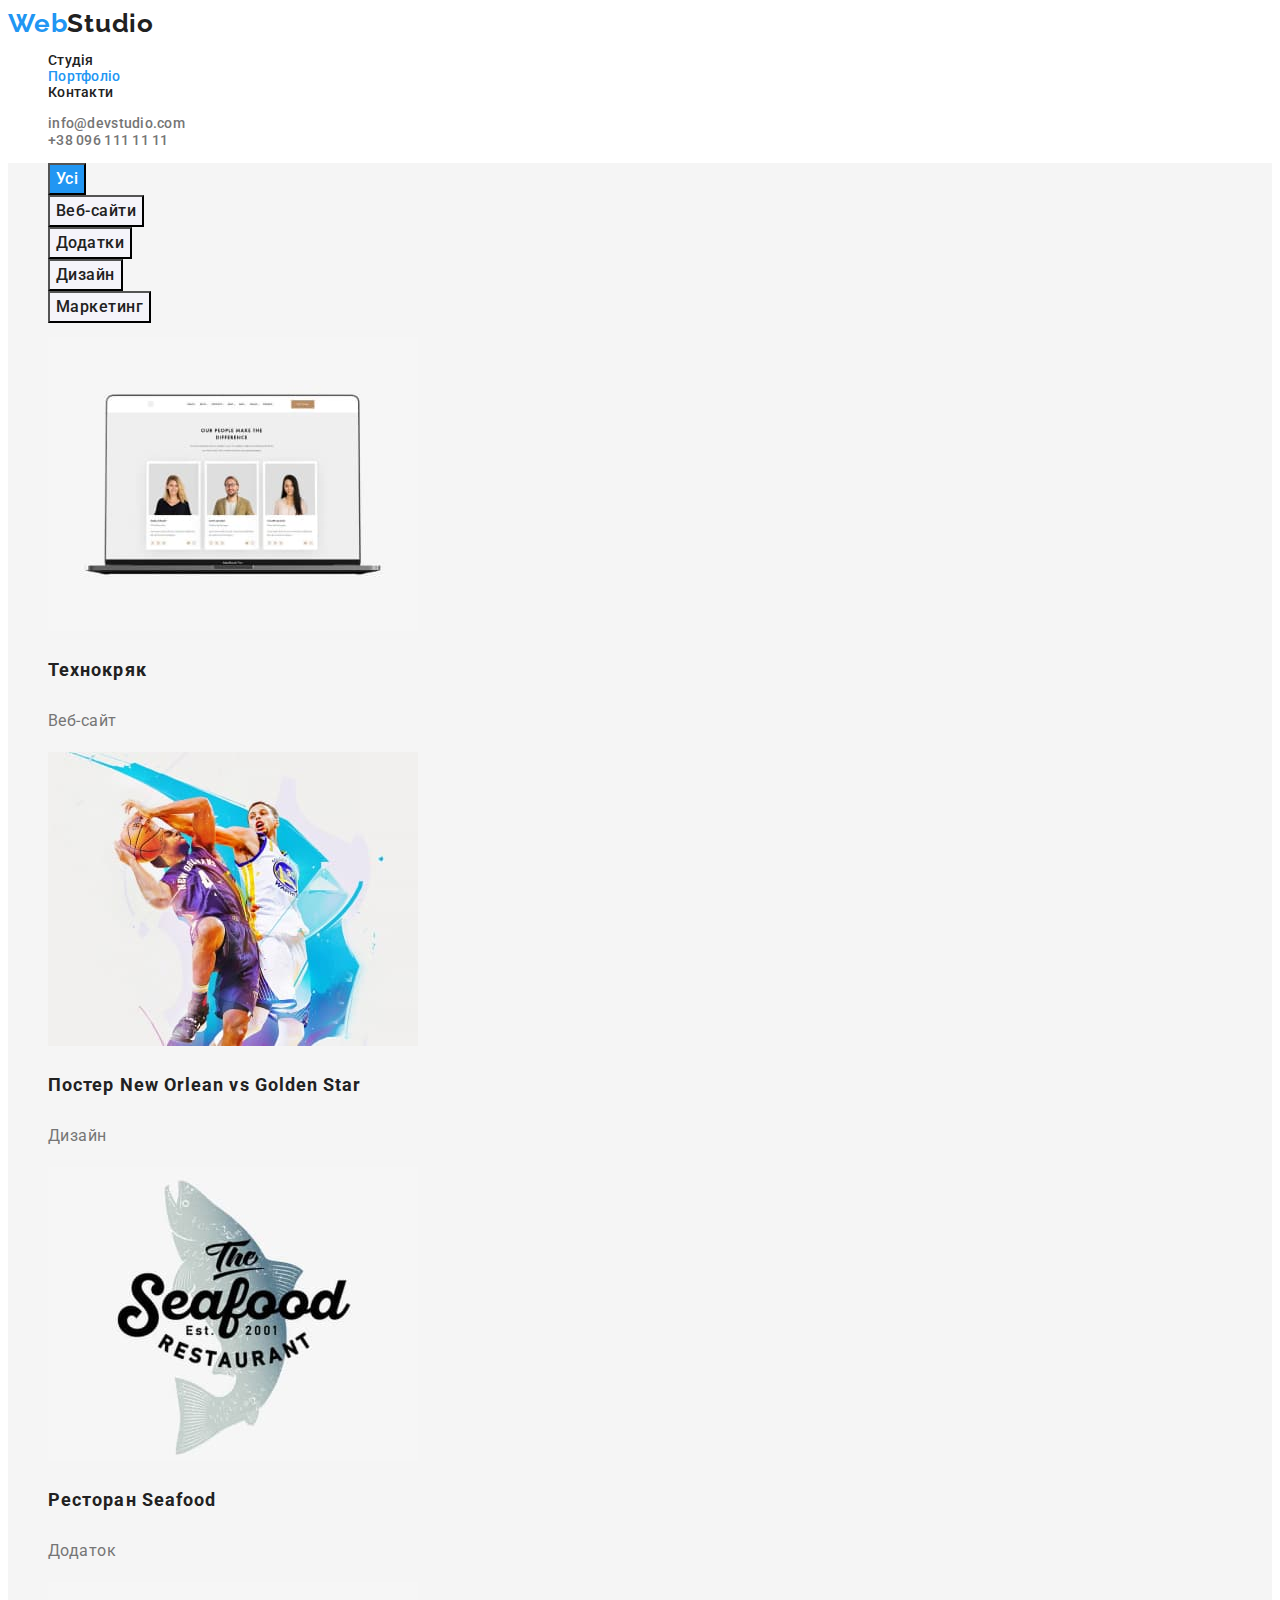
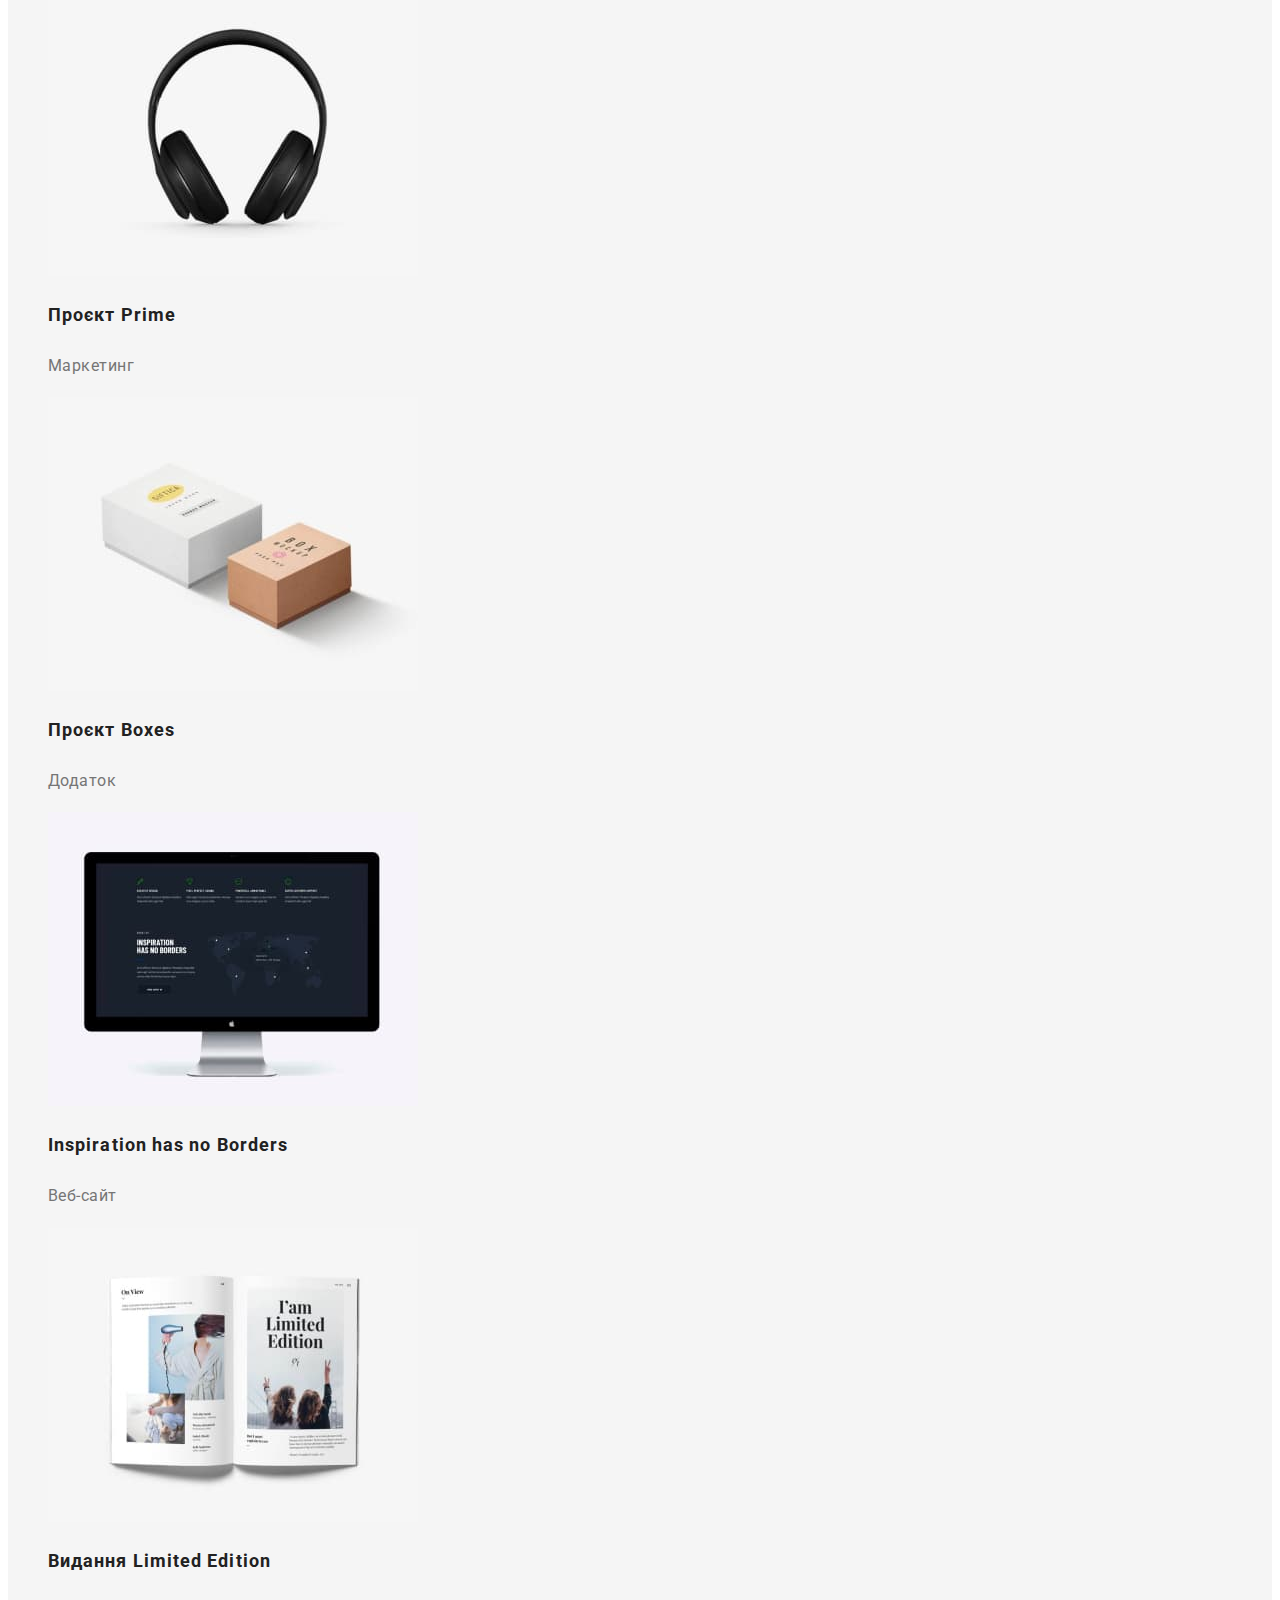
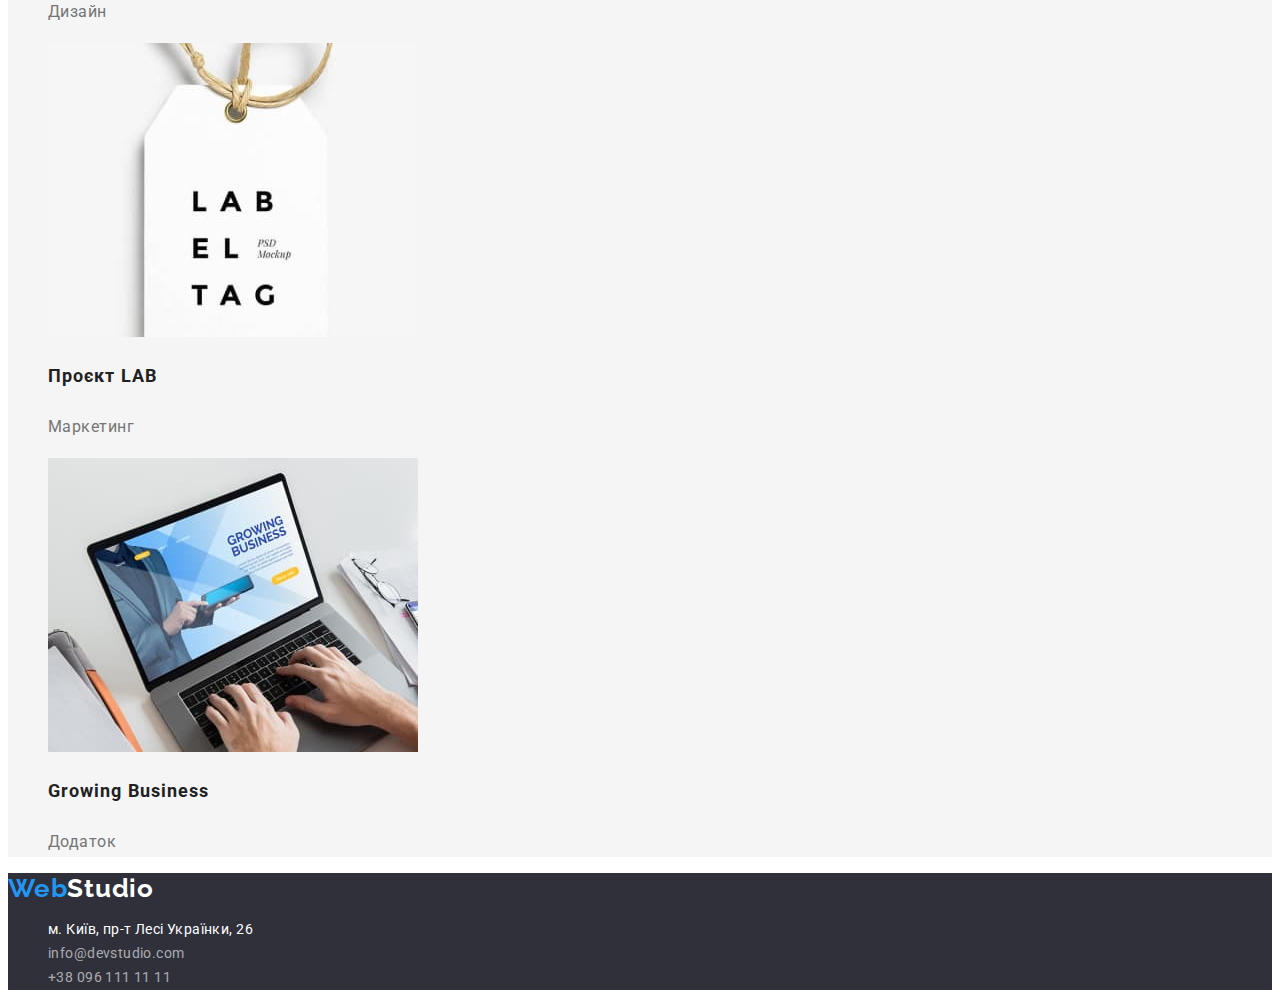
==== portfolio.html @ fa9c37e1 "clone hw2" ====
<!DOCTYPE html>
<html lang="uk">
<head>
    <meta charset="UTF-8">
    <meta name="viewport" content="width=device-width, initial-scale=1.0">
    <title>Document</title>
    <link rel="preconnect" href="https://fonts.googleapis.com">
    <link rel="preconnect" href="https://fonts.gstatic.com" crossorigin>
    <link href="https://fonts.googleapis.com/css2?family=Raleway:wght@700&family=Roboto:wght@400;500;700;900&display=swap"
        rel="stylesheet">
    <link rel="stylesheet" href="./css/style.css">
</head>
<body>
<header class="main-header">
    <nav class="main-nav">
        <a class="logo link" href="./index.html">Web<span class="logo-black">Studio</span></a>
        <ul class="menu list">
            <li class="menu-item"><a class="menu-link link" href="./index.html">Студія</a></li>
            <li class="menu-item"><a class="menu-link link current" href="./portfolio.html">Портфоліо</a></li>
            <li class="menu-item"><a class="menu-link link" href="">Контакти</a></li>
        </ul>
    </nav>
    <ul class="contact list">
        <li class="contact-item"><a class="contact-mail link" href="mailto:info@devstudio.com">info@devstudio.com</a>
        </li>
        <li class="contact-item"><a class="contact-tel link" href="tel:+380961111111">+38 096 111 11 11</a></li>
    </ul>
</header>
    <main>
        <section class="projects">
            <ul class="filter list">
                <li><button class="button current" type="button">Усі</button></li>
                <li><button class="button" type="button">Веб-сайти</button></li>
                <li><button class="button" type="button">Додатки</button></li>
                <li><button class="button" type="button">Дизайн</button></li>
                <li><button class="button" type="button">Маркетинг</button></li>
            </ul>
            <h1 class="h2">Проекти</h1>
            <ul class="projects-list list">
                <li>
                    <img src="./img/технокряк.jpg" alt="технокряк" width="370">
                    <h3 class="project-title">Технокряк</h3>
                    <p class="project-text">Веб-сайт</p>
                </li>
                <li>
                    <img src="./img/постер.jpg" alt="постер" width="370">
                    <h3 class="project-title">Постер New Orlean vs Golden Star</h3>
                    <p class="project-text">Дизайн</p>
                </li>
                <li>
                    <img src="./img/ресторан.jpg" alt="ресторан" width="370">
                    <h3 class="project-title">Ресторан Seafood</h3>
                    <p class="project-text">Додаток</p>
                </li>
                <li>
                    <img src="./img/проект1.jpg" alt="проєкт1" width="370">
                    <h3 class="project-title">Проєкт Prime</h3>
                    <p class="project-text">Маркетинг</p>
                </li>
                <li>
                    <img src="./img/проект2.jpg" alt="проєкт2" width="370">
                    <h3 class="project-title">Проєкт Boxes</h3>
                    <p class="project-text">Додаток</p>
                </li>
                <li>
                    <img src="./img/вебсайт.jpg" alt="веб-сайт" width="370">
                    <h3 class="project-title">Inspiration has no Borders</h3>
                    <p class="project-text">Веб-сайт</p>
                </li>
                <li>
                    <img src="./img/видання.jpg" alt="дизайн" width="370">
                    <h3 class="project-title">Видання Limited Edition</h3>
                    <p class="project-text">Дизайн</p>
                </li>
                <li>
                    <img src="./img/проект3.jpg" alt="проєкт3" width="370">
                    <h3 class="project-title">Проєкт LAB</h3>
                    <p class="project-text">Маркетинг</p>
                </li>
                <li>
                    <img src="./img/додаток.jpg" alt="додаток" width="370">
                    <h3 class="project-title">Growing Business</h3>
                    <p class="project-text">Додаток</p>
                </li>
            </ul>
        </section>
    </main>
    <footer class="footer">
        <a class="logo link" href="./index.html">Web<span class="logo-white">Studio</span></a>
        <address class="footer-contact">
            <ul class="contact list">
                <li class="contact-item"><a class="contact-adress link" href="">м. Київ, пр-т Лесі Українки, 26</a>
                </li>
                <li class="contact-item"><a class="contact-mail-footer link"
                        href="mailto:info@devstudio.com">info@devstudio.com</a>
                </li>
                <li class="contact-item"><a class="contact-tel-footer link" href="tel:+380961111111">+38 096 111 11 11</a>
                </li>
            </ul>
        </address>
    </footer>
</body>
</html>
---- css/style.css ----
:root {
    --primary-text-color: #757575;
    --secondary-text-color: #212121;
    --background-color: #F5F5F5;
    --accent-color: #2196F3;

}

.link { 
    text-decoration: none;
 }

 .list {
    list-style: none;
}

.img {
    display: block;
}

.h2{
    display: none;
}

/* основной текст #757575*/
/* вторичный цвет текста #212121*/
/* цвет фона #F5F5F5*/
/* акцент #2196F3*/

.main-header {
    background-color: #FFFFFF;
}

.work {
    background-color: #FFFFFF;
}

.team {
    background-color: #F5F4FA;
}

body {
font-family: 'Roboto', sans-serif;
color: var(--primary-text-color);
font-size: 14px;
}

.logo {
    font-family: 'Raleway';
    font-weight: 700;
        font-size: 26px;
        line-height: 1.19;
        /* identical to box height */
    
        letter-spacing: 0.03em;
    color: var(--accent-color);
}

.logo-black {
    color: var(--secondary-text-color);
}

.logo-white {
    color: #FFFFFF;
}



.menu-item {
        font-weight: 500;
        font-size: 14px;
        line-height: 1.14;
        letter-spacing: 0.02em;
    
        color:var(--secondary-text-color);
}




.menu .current {
        color: var(--accent-color);
        
    }

.menu-link:hover,
.menu-link:focus {
color: var(--accent-color);
}



.menu-link {
    color: var(--secondary-text-color);
}

.contact-mail {
    color: var(--primary-text-color);
    font-weight: 500;
        font-size: 14px;
        line-height: 1.14;
        letter-spacing: 0.02em;
}

.contact-tel {
    color: var(--primary-text-color);
        font-weight: 500;
        font-size: 14px;
        line-height: 1.14;
        letter-spacing: 0.02em;
}

.contact-adress {
    font-weight: 400;
        font-size: 14px;
        line-height: 1.71;
        /* or 171% */
    
        letter-spacing: 0.03em;
    
        color: #FFFFFF;
}

.contact-mail:hover,
.contact-mail:focus {
    color: var(--accent-color);
}

.contact-tel:hover,
.contact-tel:focus {
    color:var(--accent-color);
}

.contact-mail-footer:hover,
.contact-mail-footer:focus {
    color: var(--accent-color);
}

.contact-tel-footer:hover,
.contact-tel-footer:focus {
    color: var(--accent-color);
}

.contact-adress:hover,
.contact-adress:focus{
    color:var(--accent-color);
}

.hero {
    background-color: #2F303A;
}

.footer {
    background-color: #2F303A;
}

.hero-title {
   
        font-weight: 900;
        font-size: 44px;
        line-height: 1.36;
        color: #FFFFFF;
        text-align: center;
            letter-spacing: 0.06em;
            text-transform: uppercase;
}

.modal-button {
    font-weight: 700;
        font-size: 16px;
        line-height: 1.88;
        color: #FFFFFF;
        background-color: #188CE8;
        cursor: pointer;
}

.section-title {
    color: var(--secondary-text-color);
    
        font-size: 36px;
        line-height: 1.17;
        text-align: center;
        letter-spacing: 0.03em;
}


.work-title {
        font-size: 14px;
        line-height: 1.14;
        letter-spacing: 0.03em;
        text-transform: uppercase;
        color: var(--secondary-text-color);
}

.benefits-text {
    font-weight: 400;
        line-height: 1.71;
        /* or 171% */
    
        letter-spacing: 0.03em;
}

.personal-title {
    font-weight: 500;
        font-size: 16px;
        line-height: 1.19;
        /* identical to box height */
        letter-spacing: 0.03em;
        color: var(--secondary-text-color)
}

.personal-text {
    font-weight: 400;
        font-size: 16px;
        line-height: 1.19;
        /* identical to box height */
        letter-spacing: 0.03em;
        
}

.contact-mail-footer {
    font-weight: 400;
        font-size: 14px;
        line-height: 1.71;
        /* or 171% */
    
        letter-spacing: 0.03em;
    
        color: rgba(255, 255, 255, 0.6);
}

.contact-tel-footer {
    font-weight: 400;
    font-size: 14px;
    line-height: 1.71;
    /* or 171% */

    letter-spacing: 0.03em;

    color: rgba(255, 255, 255, 0.6);
}

.footer-contact {
    font-style: normal;
}

.projects {
    background-color: #F5F5F5;
}




.button {
   font-family: inherit;
    font-weight: 500;
    font-size: 16px;
    line-height: 1.63;
    /* identical to box height, or 162% */
    text-align: center;
    letter-spacing: 0.03em;
    cursor: pointer;
    color: var(--secondary-text-color);
    background-color: #F5F4FA;
}

.filter .current {
    color: #FFFFFF;
    background-color: var(--accent-color);
}

.button:hover,
.button:focus {
    color: #FFFFFF;
    background-color: var(--accent-color);
}

.project-title {

    font-size: 18px;
    line-height: 2;
    /* identical to box height, or 200% */

    letter-spacing: 0.06em;
    color: var(--secondary-text-color);
}
.project-text {
    
    font-size: 16px;
    line-height: 1.88;
    /* identical to box height, or 188% */
    
    letter-spacing: 0.03em;
}
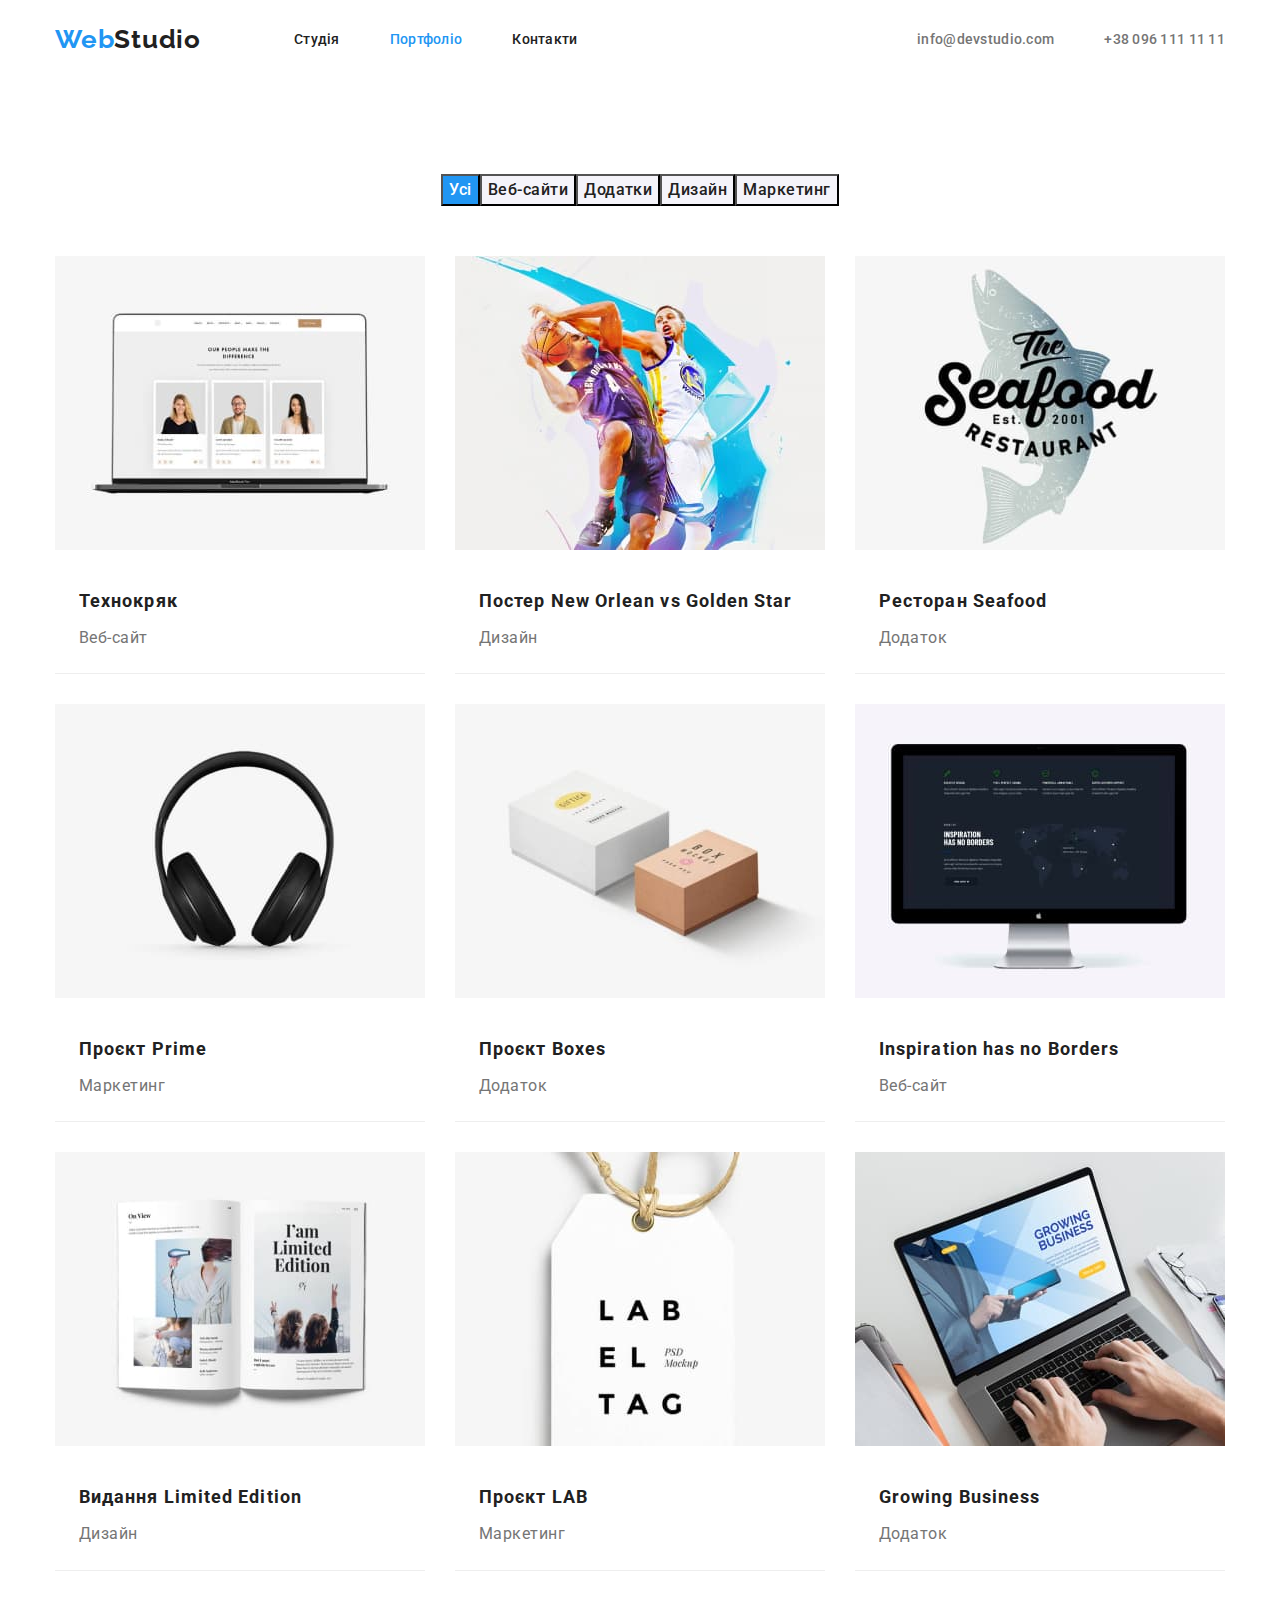
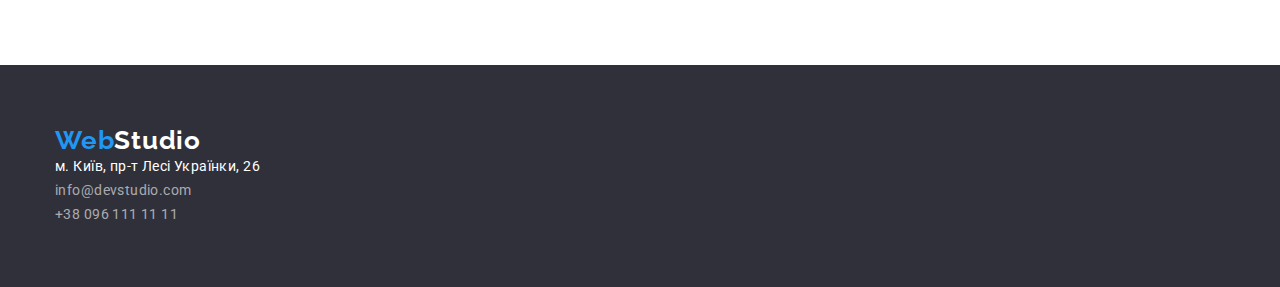
==== commit 821bc81c: "позиціонує елементи" ====
--- a/portfolio.html
+++ b/portfolio.html
@@ -8,10 +8,12 @@
     <link rel="preconnect" href="https://fonts.gstatic.com" crossorigin>
     <link href="https://fonts.googleapis.com/css2?family=Raleway:wght@700&family=Roboto:wght@400;500;700;900&display=swap"
         rel="stylesheet">
+    <link rel="stylesheet" href="https://cdn.jsdelivr.net/npm/modern-normalize@1.1.0/modern-normalize.min.css">
     <link rel="stylesheet" href="./css/style.css">
 </head>
 <body>
 <header class="main-header">
+    <div class="content-header-portfolio conteiner">
     <nav class="main-nav">
         <a class="logo link" href="./index.html">Web<span class="logo-black">Studio</span></a>
         <ul class="menu list">
@@ -25,9 +27,11 @@
         </li>
         <li class="contact-item"><a class="contact-tel link" href="tel:+380961111111">+38 096 111 11 11</a></li>
     </ul>
+</div>
 </header>
     <main>
         <section class="projects">
+            <div class="projects-content conteiner">
             <ul class="filter list">
                 <li><button class="button current" type="button">Усі</button></li>
                 <li><button class="button" type="button">Веб-сайти</button></li>
@@ -36,68 +40,72 @@
                 <li><button class="button" type="button">Маркетинг</button></li>
             </ul>
             <h1 class="h2">Проекти</h1>
-            <ul class="projects-list list">
-                <li>
-                    <img src="./img/технокряк.jpg" alt="технокряк" width="370">
+            <ul class="projects-list card-set list">
+                <li class="project-item">
+                    <img class="projet-img" src="./img/технокряк.jpg" alt="технокряк" width="370">
                     <h3 class="project-title">Технокряк</h3>
                     <p class="project-text">Веб-сайт</p>
                 </li>
-                <li>
-                    <img src="./img/постер.jpg" alt="постер" width="370">
+                <li class="project-item">
+                    <img class="projet-img" src="./img/постер.jpg" alt="постер" width="370">
                     <h3 class="project-title">Постер New Orlean vs Golden Star</h3>
                     <p class="project-text">Дизайн</p>
                 </li>
-                <li>
-                    <img src="./img/ресторан.jpg" alt="ресторан" width="370">
+                <li class="project-item">
+                    <img class="projet-img" src="./img/ресторан.jpg" alt="ресторан" width="370">
                     <h3 class="project-title">Ресторан Seafood</h3>
                     <p class="project-text">Додаток</p>
                 </li>
-                <li>
-                    <img src="./img/проект1.jpg" alt="проєкт1" width="370">
+                <li class="project-item">
+                    <img class="projet-img" src="./img/проект1.jpg" alt="проєкт1" width="370">
                     <h3 class="project-title">Проєкт Prime</h3>
                     <p class="project-text">Маркетинг</p>
                 </li>
-                <li>
-                    <img src="./img/проект2.jpg" alt="проєкт2" width="370">
+                <li class="project-item">
+                    <img class="projet-img" src="./img/проект2.jpg" alt="проєкт2" width="370">
                     <h3 class="project-title">Проєкт Boxes</h3>
                     <p class="project-text">Додаток</p>
                 </li>
-                <li>
-                    <img src="./img/вебсайт.jpg" alt="веб-сайт" width="370">
+                <li class="project-item">
+                    <img class="projet-img" src="./img/вебсайт.jpg" alt="веб-сайт" width="370">
                     <h3 class="project-title">Inspiration has no Borders</h3>
                     <p class="project-text">Веб-сайт</p>
                 </li>
-                <li>
-                    <img src="./img/видання.jpg" alt="дизайн" width="370">
+                <li class="project-item">
+                    <img class="projet-img" src="./img/видання.jpg" alt="дизайн" width="370">
                     <h3 class="project-title">Видання Limited Edition</h3>
                     <p class="project-text">Дизайн</p>
                 </li>
-                <li>
-                    <img src="./img/проект3.jpg" alt="проєкт3" width="370">
+                <li class="project-item">
+                    <img class="projet-img" src="./img/проект3.jpg" alt="проєкт3" width="370">
                     <h3 class="project-title">Проєкт LAB</h3>
                     <p class="project-text">Маркетинг</p>
                 </li>
-                <li>
-                    <img src="./img/додаток.jpg" alt="додаток" width="370">
+                <li class="project-item">
+                    <img class="projet-img" src="./img/додаток.jpg" alt="додаток" width="370">
                     <h3 class="project-title">Growing Business</h3>
                     <p class="project-text">Додаток</p>
                 </li>
             </ul>
+        </div>
         </section>
     </main>
     <footer class="footer">
-        <a class="logo link" href="./index.html">Web<span class="logo-white">Studio</span></a>
-        <address class="footer-contact">
-            <ul class="contact list">
-                <li class="contact-item"><a class="contact-adress link" href="">м. Київ, пр-т Лесі Українки, 26</a>
-                </li>
-                <li class="contact-item"><a class="contact-mail-footer link"
-                        href="mailto:info@devstudio.com">info@devstudio.com</a>
-                </li>
-                <li class="contact-item"><a class="contact-tel-footer link" href="tel:+380961111111">+38 096 111 11 11</a>
-                </li>
-            </ul>
-        </address>
+        <div class="content-footer conteiner">
+            <a class="logo-footer link" href="./index.html">Web<span class="logo-white">Studio</span></a>
+            <address class="footer-contact">
+                <ul class="contact-footer list">
+                    <li class="contact-item"><a class="contact-adress link" href="">м. Київ, пр-т Лесі Українки, 26</a>
+                    </li>
+                    <li class="contact-item"><a class="contact-mail-footer link"
+                            href="mailto:info@devstudio.com">info@devstudio.com</a>
+                    </li>
+                    <li class="contact-item"><a class="contact-tel-footer link" href="tel:+380961111111">+38 096 111 11
+                            11</a>
+                    </li>
+                </ul>
+            </address>
+        </div>
     </footer>
 </body>
 </html>--- a/css/style.css
+++ b/css/style.css
@@ -22,11 +22,40 @@
     display: none;
 }
 
+
+
+h1,
+h2,
+h3,
+h4,
+p {
+    margin-top: 0;
+    margin-bottom: 0;
+}
+
+ul,
+ol {
+    margin-top: 0;
+    margin-bottom: 0;
+    padding-left: 0;
+}
+
+.conteiner {
+    margin-right: auto;
+    margin-left: auto;
+    width: 1200px;
+    padding-right: 15px;
+    padding-left: 15px;
+}
+
+
 /* основной текст #757575*/
 /* вторичный цвет текста #212121*/
 /* цвет фона #F5F5F5*/
 /* акцент #2196F3*/
 
+/*header*/
+
 .main-header {
     background-color: #FFFFFF;
 }
@@ -48,12 +77,13 @@
 .logo {
     font-family: 'Raleway';
     font-weight: 700;
-        font-size: 26px;
-        line-height: 1.19;
-        /* identical to box height */
-    
-        letter-spacing: 0.03em;
-    color: var(--accent-color);
+    font-size: 26px;
+    line-height: 1.19;
+    letter-spacing: 0.03em;
+    color: var(--accent-color);
+    margin-right: 93px;
+    padding-top: 24px;
+    padding-bottom: 25px;
 }
 
 .logo-black {
@@ -67,22 +97,43 @@
 
 
 .menu-item {
-        font-weight: 500;
-        font-size: 14px;
-        line-height: 1.14;
-        letter-spacing: 0.02em;
-    
-        color:var(--secondary-text-color);
-}
-
-
+    font-weight: 500;
+    font-size: 14px;
+    line-height: 1.14;
+    letter-spacing: 0.02em;
+    color:var(--secondary-text-color);
+}
+
+.content-header {
+    display: flex;
+    align-items: center;
+    border-bottom: 1px solid #ECECEC;;
+}
+
+.main-nav {
+    display: flex;
+    align-items: center;
+}
+
+.menu {
+    display: flex;
+    align-items: center;
+    column-gap: 50px;
+
+}
+
+.contact {
+    display: flex;
+    align-items: center;
+    column-gap: 50px;
+    margin-left: auto;
+}
 
 
 .menu .current {
-        color: var(--accent-color);
+    color: var(--accent-color);
+}
         
-    }
-
 .menu-link:hover,
 .menu-link:focus {
 color: var(--accent-color);
@@ -97,29 +148,20 @@
 .contact-mail {
     color: var(--primary-text-color);
     font-weight: 500;
-        font-size: 14px;
-        line-height: 1.14;
-        letter-spacing: 0.02em;
+    font-size: 14px;
+    line-height: 1.14;
+    letter-spacing: 0.02em;
 }
 
 .contact-tel {
     color: var(--primary-text-color);
-        font-weight: 500;
-        font-size: 14px;
-        line-height: 1.14;
-        letter-spacing: 0.02em;
-}
-
-.contact-adress {
-    font-weight: 400;
-        font-size: 14px;
-        line-height: 1.71;
-        /* or 171% */
-    
-        letter-spacing: 0.03em;
-    
-        color: #FFFFFF;
-}
+    font-weight: 500;
+    font-size: 14px;
+    line-height: 1.14;
+    letter-spacing: 0.02em;
+}
+
+
 
 .contact-mail:hover,
 .contact-mail:focus {
@@ -146,106 +188,169 @@
     color:var(--accent-color);
 }
 
+/*    Hero    */
+
 .hero {
     background-color: #2F303A;
-}
-
-.footer {
-    background-color: #2F303A;
-}
+    text-align: center;
+}
+
+
 
 .hero-title {
    
-        font-weight: 900;
-        font-size: 44px;
-        line-height: 1.36;
-        color: #FFFFFF;
-        text-align: center;
-            letter-spacing: 0.06em;
-            text-transform: uppercase;
+    font-weight: 900;
+    font-size: 44px;
+    line-height: 1.36;
+    color: #FFFFFF;
+    text-align: center;
+    letter-spacing: 0.06em;
+    text-transform: uppercase;
+    padding-top: 200px;
+    padding-bottom: 280px;
+    margin-bottom: 30px;
+}
+
+.hero-content {
+    align-items: center;
 }
 
 .modal-button {
+    width: 216px;
+    height: 50px;
     font-weight: 700;
-        font-size: 16px;
-        line-height: 1.88;
-        color: #FFFFFF;
-        background-color: #188CE8;
-        cursor: pointer;
+    font-size: 16px;
+    line-height: 1.88;
+    color: #FFFFFF;
+    background-color: #188CE8;
+    cursor: pointer;
+}
+
+/* work*/
+
+.content-work{
+
+}
+
+.benefits-list {
+    display: flex;
+        align-items: center;
+        column-gap: 30px;
+        padding-top: 94px;
+        padding-bottom: 94px;
 }
 
 .section-title {
     color: var(--secondary-text-color);
-    
-        font-size: 36px;
-        line-height: 1.17;
-        text-align: center;
-        letter-spacing: 0.03em;
+    font-size: 36px;
+    line-height: 1.17;
+    text-align: center;
+    letter-spacing: 0.03em;
 }
 
 
 .work-title {
-        font-size: 14px;
-        line-height: 1.14;
-        letter-spacing: 0.03em;
-        text-transform: uppercase;
-        color: var(--secondary-text-color);
+    font-size: 14px;
+    line-height: 1.14;
+    letter-spacing: 0.03em;
+    text-transform: uppercase;
+    color: var(--secondary-text-color);
 }
 
 .benefits-text {
     font-weight: 400;
-        line-height: 1.71;
-        /* or 171% */
+    line-height: 1.71;
+    letter-spacing: 0.03em;
+}
+
+/*about*/
+
+.img-list {
+    display: flex;
+    column-gap: 30px;
+    margin-bottom: auto;
+    margin-top: 50px;
+}
+
+.about {
+    margin-bottom: 94px;
+}
+
+/* team */
+
+.personal-list {
+    display: flex;
+    column-gap: 30px;
+}
+
+.img-team {
+    margin-bottom: 30px;
+}
+
+
+
+.content-team {
+    padding-top: 94px;
+    padding-bottom: 94px;
+}
+
+.personal-title {
+   font-weight: 500;
+    font-size: 16px;
+    line-height: 1.19;
+    letter-spacing: 0.03em;
+    margin-bottom: 10px;
+    color: var(--secondary-text-color)
     
-        letter-spacing: 0.03em;
-}
-
-.personal-title {
-    font-weight: 500;
-        font-size: 16px;
-        line-height: 1.19;
-        /* identical to box height */
-        letter-spacing: 0.03em;
-        color: var(--secondary-text-color)
 }
 
 .personal-text {
     font-weight: 400;
-        font-size: 16px;
-        line-height: 1.19;
-        /* identical to box height */
-        letter-spacing: 0.03em;
-        
-}
-
-.contact-mail-footer {
-    font-weight: 400;
-        font-size: 14px;
-        line-height: 1.71;
-        /* or 171% */
+    font-size: 16px;
+    line-height: 1.19;
+    letter-spacing: 0.03em;
+    }
+
+/*  Portfolio  */
+
+.content-header-portfolio {
+    display: flex;
+    align-items: center;
+    margin-bottom: 94px;
+}
+
+.projects-content{
+    margin-bottom: 94px;
+   
+}
+
     
-        letter-spacing: 0.03em;
-    
-        color: rgba(255, 255, 255, 0.6);
-}
-
-.contact-tel-footer {
-    font-weight: 400;
-    font-size: 14px;
-    line-height: 1.71;
-    /* or 171% */
-
-    letter-spacing: 0.03em;
-
-    color: rgba(255, 255, 255, 0.6);
-}
-
-.footer-contact {
-    font-style: normal;
-}
-
-.projects {
+
+/*.projects {
     background-color: #F5F5F5;
+}*/
+
+.filter {
+    display: flex;
+   justify-content: center;
+    text-align: center;
+    margin-bottom: 50px;
+}
+
+.card-set {
+    display: flex;
+    flex-wrap: wrap;
+    gap: 30px;
+}
+
+.project-item {
+    flex-basis: calc(100%-60/3);
+    border-bottom: 1px solid #EEEEEE;
+
+}
+
+.projet-img {
+    margin-bottom: 30px;
 }
 
 
@@ -253,15 +358,14 @@
 
 .button {
    font-family: inherit;
-    font-weight: 500;
-    font-size: 16px;
-    line-height: 1.63;
-    /* identical to box height, or 162% */
-    text-align: center;
-    letter-spacing: 0.03em;
-    cursor: pointer;
-    color: var(--secondary-text-color);
-    background-color: #F5F4FA;
+   font-weight: 500;
+   font-size: 16px;
+   line-height: 1.63;
+   text-align: center;
+   letter-spacing: 0.03em;
+   cursor: pointer;
+   color: var(--secondary-text-color);
+   background-color: #F5F4FA;
 }
 
 .filter .current {
@@ -279,16 +383,81 @@
 
     font-size: 18px;
     line-height: 2;
-    /* identical to box height, or 200% */
-
     letter-spacing: 0.06em;
     color: var(--secondary-text-color);
+    margin-bottom: 4px;
+    margin-right: 24px;
+    margin-left: 24px;
 }
 .project-text {
     
     font-size: 16px;
     line-height: 1.88;
-    /* identical to box height, or 188% */
-    
-    letter-spacing: 0.03em;
-}+    letter-spacing: 0.03em;
+    margin-right: 24px;
+    margin-left: 24px;
+    padding-bottom: 20px;
+}
+
+/* footer */
+
+.content-footer {
+    display: block;
+    padding-top: 60px;
+    padding-bottom: 60px;
+    flex-direction: column;
+}
+
+.contact-adress {
+    font-weight: 400;
+    font-size: 14px;
+    line-height: 1.71;
+    letter-spacing: 0.03em;
+    color: #FFFFFF;
+}
+
+.footer-contact {
+    font-style: normal;
+}
+
+.contact-footer {
+    margin-bottom: auto;
+    gap: 9px;
+}
+
+.contact-mail-footer {
+    font-weight: 400;
+    font-size: 14px;
+    line-height: 1.71;
+    letter-spacing: 0.03em;
+    color: rgba(255, 255, 255, 0.6);
+}
+
+.contact-tel-footer {
+    font-weight: 400;
+    font-size: 14px;
+    line-height: 1.71;
+    letter-spacing: 0.03em;
+    color: rgba(255, 255, 255, 0.6);
+}
+
+.logo-footer {
+    font-family: 'Raleway';
+    font-weight: 700;
+    font-size: 26px;
+    line-height: 1.19;
+    letter-spacing: 0.03em;
+    color: var(--accent-color);
+    margin-top: 60px;
+    margin-bottom: 20px;
+
+}
+
+.footer {
+    background-color: #2F303A;
+}
+
+/*.logo-footer {
+    margin-top: 60px;
+    margin-bottom: 20px;
+}*/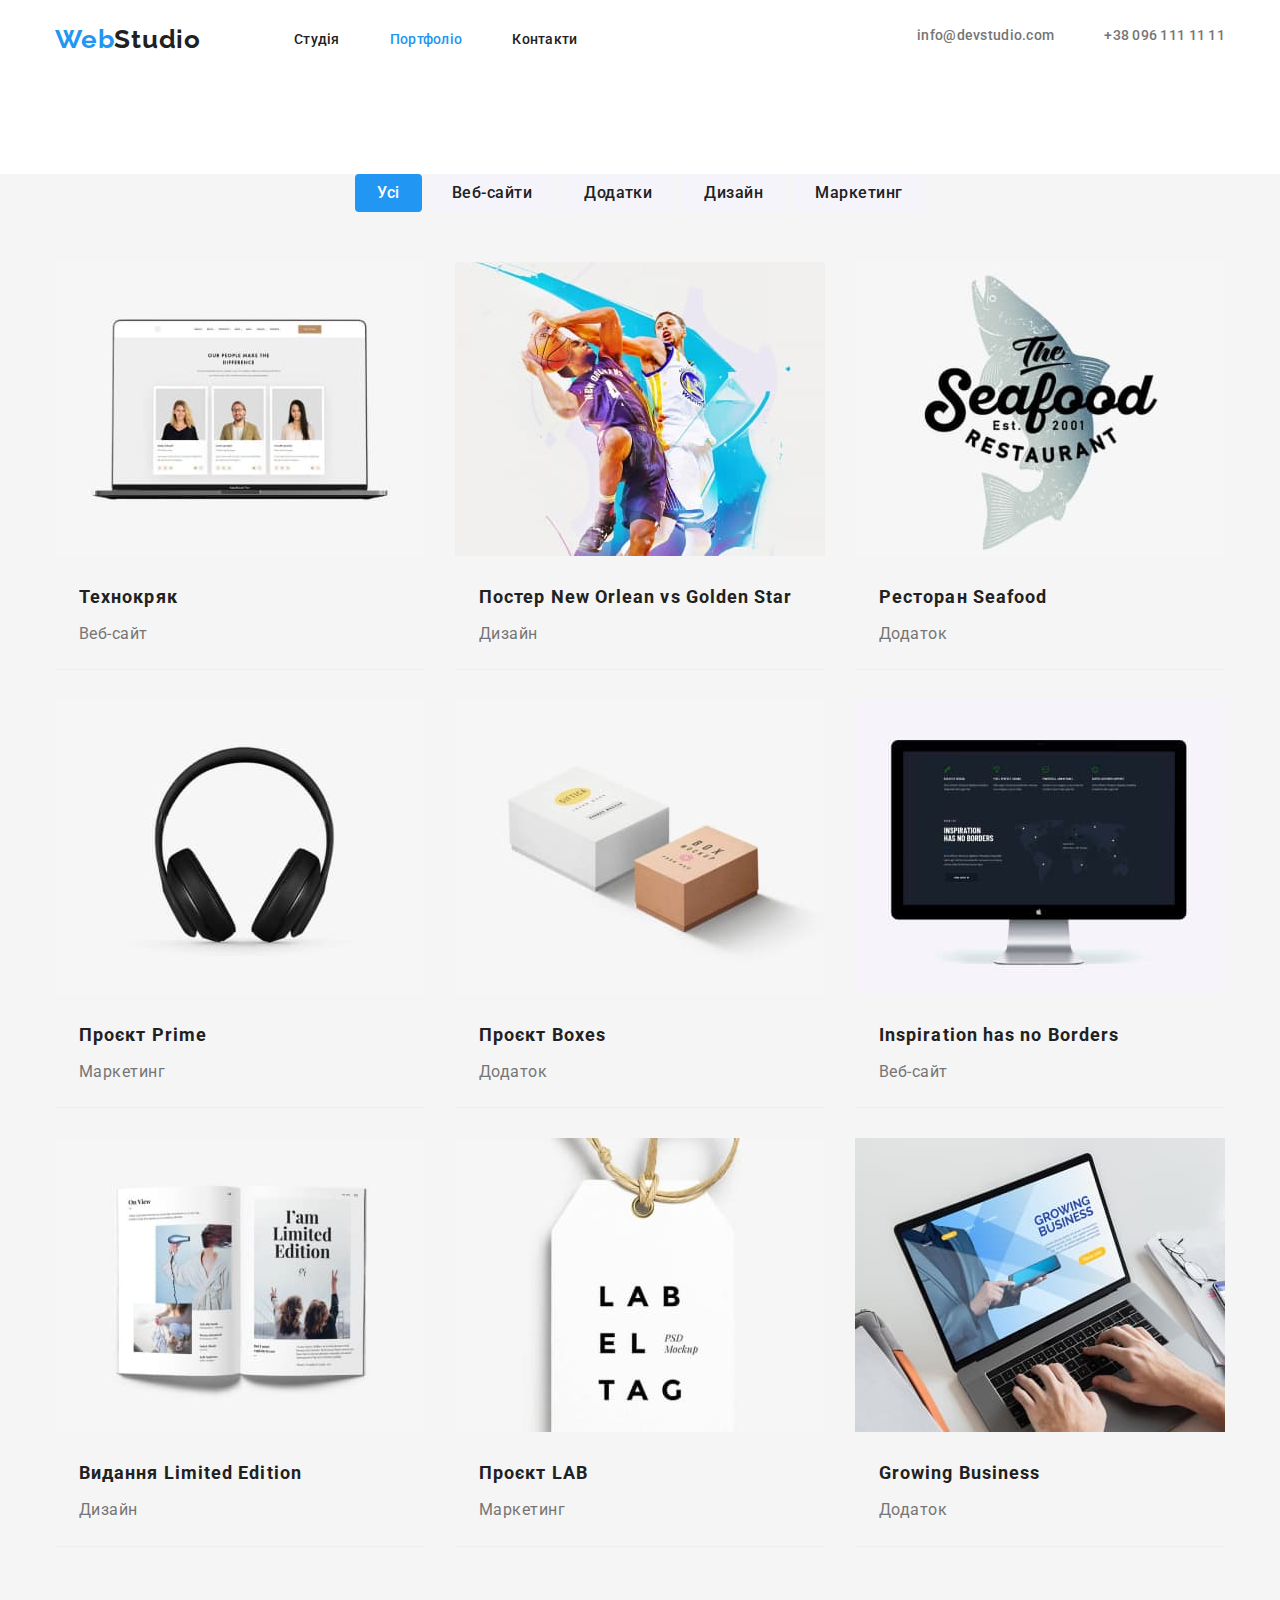
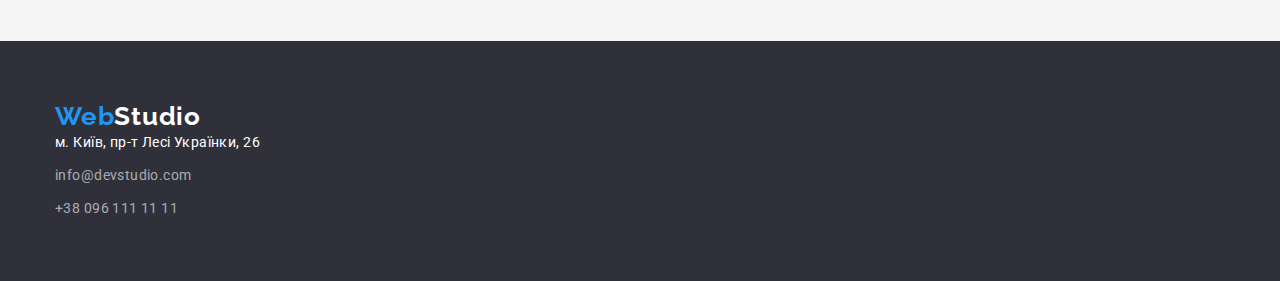
==== commit 3effa173: "виправляє дз3" ====
--- a/portfolio.html
+++ b/portfolio.html
@@ -30,8 +30,8 @@
 </div>
 </header>
     <main>
-        <section class="projects">
-            <div class="projects-content conteiner">
+        <section class="section projects">
+            <div class="conteiner">
             <ul class="filter list">
                 <li><button class="button current" type="button">Усі</button></li>
                 <li><button class="button" type="button">Веб-сайти</button></li>
--- a/css/style.css
+++ b/css/style.css
@@ -46,6 +46,25 @@
     width: 1200px;
     padding-right: 15px;
     padding-left: 15px;
+    
+    
+}
+
+.visually-hidden {
+    position: absolute !important;
+    clip: rect(1px 1px 1px 1px);
+    /* IE6, IE7 */
+    clip: rect(1px, 1px, 1px, 1px);
+    padding: 0 !important;
+    border: 0 !important;
+    height: 1px !important;
+    width: 1px !important;
+    overflow: hidden;
+}
+
+.section {
+    padding-top: 94px;
+    padding-bottom: 94px;
 }
 
 
@@ -124,7 +143,6 @@
 
 .contact {
     display: flex;
-    align-items: center;
     column-gap: 50px;
     margin-left: auto;
 }
@@ -193,12 +211,14 @@
 .hero {
     background-color: #2F303A;
     text-align: center;
+    padding-top: 200px;
+    padding-bottom: 200px;
 }
 
 
 
 .hero-title {
-   
+    width: 696px;
     font-weight: 900;
     font-size: 44px;
     line-height: 1.36;
@@ -206,9 +226,9 @@
     text-align: center;
     letter-spacing: 0.06em;
     text-transform: uppercase;
-    padding-top: 200px;
-    padding-bottom: 280px;
     margin-bottom: 30px;
+    margin-right: auto;
+    margin-left: auto;
 }
 
 .hero-content {
@@ -224,20 +244,16 @@
     color: #FFFFFF;
     background-color: #188CE8;
     cursor: pointer;
+    border: 216px 50px;
+    border-radius: 4px;
 }
 
 /* work*/
 
-.content-work{
-
-}
 
 .benefits-list {
     display: flex;
-        align-items: center;
-        column-gap: 30px;
-        padding-top: 94px;
-        padding-bottom: 94px;
+    column-gap: 30px;
 }
 
 .section-title {
@@ -255,6 +271,12 @@
     letter-spacing: 0.03em;
     text-transform: uppercase;
     color: var(--secondary-text-color);
+    align-items: flex-start;
+}
+
+.work-item {
+    width: 270px;
+   
 }
 
 .benefits-text {
@@ -265,6 +287,10 @@
 
 /*about*/
 
+.about {
+    padding-top: 0px;
+}
+
 .img-list {
     display: flex;
     column-gap: 30px;
@@ -272,9 +298,7 @@
     margin-top: 50px;
 }
 
-.about {
-    margin-bottom: 94px;
-}
+
 
 /* team */
 
@@ -284,14 +308,16 @@
 }
 
 .img-team {
-    margin-bottom: 30px;
-}
-
-
-
-.content-team {
-    padding-top: 94px;
-    padding-bottom: 94px;
+    padding-bottom: 30px;
+}
+
+.team-title {
+    margin-bottom: 50px;
+    color: var(--secondary-text-color);
+        font-size: 36px;
+        line-height: 1.17;
+        text-align: center;
+        letter-spacing: 0.03em;
 }
 
 .personal-title {
@@ -309,6 +335,7 @@
     font-size: 16px;
     line-height: 1.19;
     letter-spacing: 0.03em;
+    padding-bottom: 30px;
     }
 
 /*  Portfolio  */
@@ -319,22 +346,21 @@
     margin-bottom: 94px;
 }
 
-.projects-content{
-    margin-bottom: 94px;
-   
-}
+
 
     
 
-/*.projects {
+.projects {
     background-color: #F5F5F5;
-}*/
+    padding-top: 0px;
+}
 
 .filter {
     display: flex;
    justify-content: center;
     text-align: center;
     margin-bottom: 50px;
+    gap: 8px;
 }
 
 .card-set {
@@ -344,15 +370,10 @@
 }
 
 .project-item {
-    flex-basis: calc(100%-60/3);
+    flex-basis: calc((100% - 60)/ 3 );
     border-bottom: 1px solid #EEEEEE;
 
 }
-
-.projet-img {
-    margin-bottom: 30px;
-}
-
 
 
 
@@ -366,6 +387,9 @@
    cursor: pointer;
    color: var(--secondary-text-color);
    background-color: #F5F4FA;
+   border: none;
+   border-radius: 4px;
+   padding: 6px 22px;
 }
 
 .filter .current {
@@ -385,17 +409,18 @@
     line-height: 2;
     letter-spacing: 0.06em;
     color: var(--secondary-text-color);
+    padding-top: 20px;
+    padding-right: 24px;
+    padding-left: 24px;
     margin-bottom: 4px;
-    margin-right: 24px;
-    margin-left: 24px;
 }
 .project-text {
     
     font-size: 16px;
     line-height: 1.88;
     letter-spacing: 0.03em;
-    margin-right: 24px;
-    margin-left: 24px;
+    padding-right: 24px;
+    padding-left: 24px;
     padding-bottom: 20px;
 }
 
@@ -403,9 +428,14 @@
 
 .content-footer {
     display: block;
+    flex-direction: column;
     padding-top: 60px;
     padding-bottom: 60px;
-    flex-direction: column;
+
+}
+
+.contact-item:not(:last-child) {
+    margin-bottom: 9px;
 }
 
 .contact-adress {
@@ -448,7 +478,6 @@
     line-height: 1.19;
     letter-spacing: 0.03em;
     color: var(--accent-color);
-    margin-top: 60px;
     margin-bottom: 20px;
 
 }
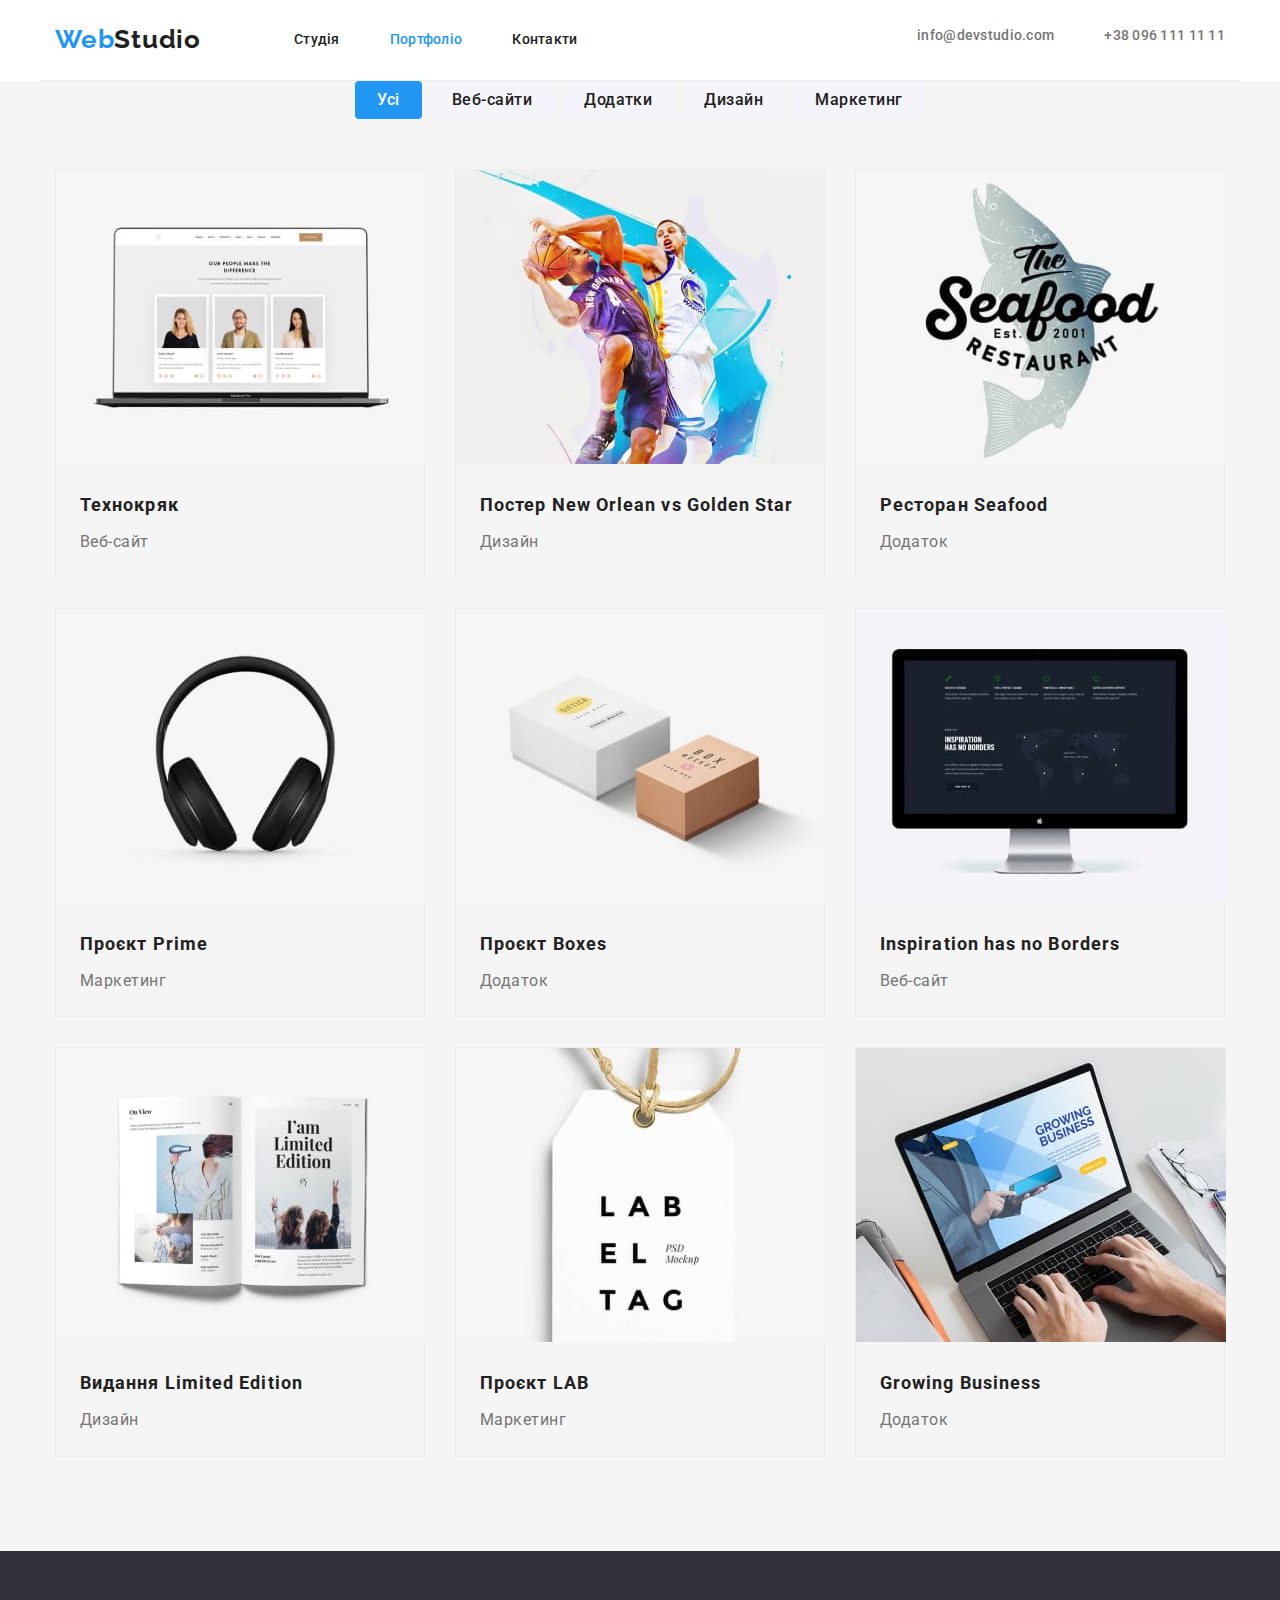
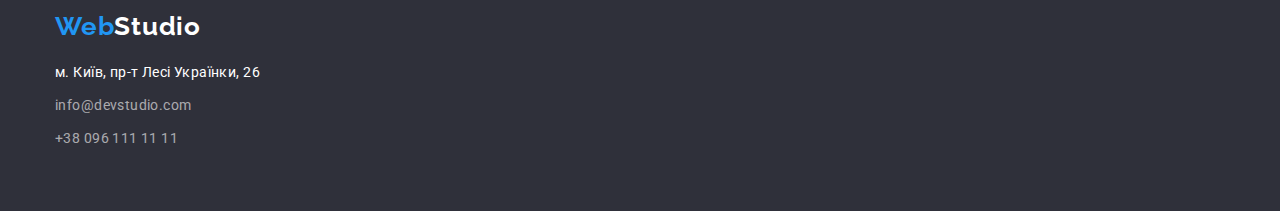
==== commit b8256acc: "виправляє помилки дз3" ====
--- a/portfolio.html
+++ b/portfolio.html
@@ -13,21 +13,21 @@
 </head>
 <body>
 <header class="main-header">
-    <div class="content-header-portfolio conteiner">
-    <nav class="main-nav">
-        <a class="logo link" href="./index.html">Web<span class="logo-black">Studio</span></a>
-        <ul class="menu list">
-            <li class="menu-item"><a class="menu-link link" href="./index.html">Студія</a></li>
-            <li class="menu-item"><a class="menu-link link current" href="./portfolio.html">Портфоліо</a></li>
-            <li class="menu-item"><a class="menu-link link" href="">Контакти</a></li>
+    <div class="content-header conteiner">
+        <nav class="main-nav">
+            <a class="logo link" href="./index.html">Web<span class="logo-black">Studio</span></a>
+            <ul class="menu list">
+                <li class="menu-item"><a class="menu-link link" href="./index.html">Студія</a></li>
+                <li class="menu-item"><a class="menu-link link current" href="./portfolio.html">Портфоліо</a></li>
+                <li class="menu-item"><a class="menu-link link" href="">Контакти</a></li>
+            </ul>
+        </nav>
+        <ul class="contact list">
+            <li class="contact-item"><a class="contact-mail link"
+                    href="mailto:info@devstudio.com">info@devstudio.com</a></li>
+            <li class="contact-item"><a class="contact-tel link" href="tel:+380961111111">+38 096 111 11 11</a></li>
         </ul>
-    </nav>
-    <ul class="contact list">
-        <li class="contact-item"><a class="contact-mail link" href="mailto:info@devstudio.com">info@devstudio.com</a>
-        </li>
-        <li class="contact-item"><a class="contact-tel link" href="tel:+380961111111">+38 096 111 11 11</a></li>
-    </ul>
-</div>
+    </div>
 </header>
     <main>
         <section class="section projects">
@@ -39,7 +39,7 @@
                 <li><button class="button" type="button">Дизайн</button></li>
                 <li><button class="button" type="button">Маркетинг</button></li>
             </ul>
-            <h1 class="h2">Проекти</h1>
+            <h1 class="visually-hidden">Проекти</h1>
             <ul class="projects-list card-set list">
                 <li class="project-item">
                     <img class="projet-img" src="./img/технокряк.jpg" alt="технокряк" width="370">
--- a/css/style.css
+++ b/css/style.css
@@ -51,14 +51,15 @@
 }
 
 .visually-hidden {
-    position: absolute !important;
-    clip: rect(1px 1px 1px 1px);
-    /* IE6, IE7 */
-    clip: rect(1px, 1px, 1px, 1px);
-    padding: 0 !important;
-    border: 0 !important;
-    height: 1px !important;
-    width: 1px !important;
+    position: absolute;
+    width: 1px;
+    height: 1px;
+    margin: -1px;
+    border: 0;
+    padding: 0;
+    white-space: nowrap;
+    clip-path: inset(100%);
+    clip: rect(0 0 0 0);
     overflow: hidden;
 }
 
@@ -231,9 +232,7 @@
     margin-left: auto;
 }
 
-.hero-content {
-    align-items: center;
-}
+
 
 .modal-button {
     width: 216px;
@@ -246,6 +245,7 @@
     cursor: pointer;
     border: 216px 50px;
     border-radius: 4px;
+    border: none;
 }
 
 /* work*/
@@ -272,6 +272,7 @@
     text-transform: uppercase;
     color: var(--secondary-text-color);
     align-items: flex-start;
+    margin-bottom: 10px;
 }
 
 .work-item {
@@ -298,6 +299,12 @@
     margin-top: 50px;
 }
 
+.img-about {
+    display: block;
+    max-width: 100%;
+    height: auto;
+}
+
 
 
 /* team */
@@ -309,6 +316,14 @@
 
 .img-team {
     padding-bottom: 30px;
+}
+
+.team-item {
+    background: #FFFFFF;
+        /* material shadow v1 */
+    
+        box-shadow: 0px 1px 3px rgba(0, 0, 0, 0.12), 0px 1px 1px rgba(0, 0, 0, 0.14), 0px 2px 1px rgba(0, 0, 0, 0.2);
+        border-radius: 0px 0px 4px 4px;
 }
 
 .team-title {
@@ -326,12 +341,14 @@
     line-height: 1.19;
     letter-spacing: 0.03em;
     margin-bottom: 10px;
+    text-align: center;
     color: var(--secondary-text-color)
     
+    
 }
 
 .personal-text {
-    font-weight: 400;
+    text-align: center;
     font-size: 16px;
     line-height: 1.19;
     letter-spacing: 0.03em;
@@ -370,8 +387,8 @@
 }
 
 .project-item {
-    flex-basis: calc((100% - 60)/ 3 );
-    border-bottom: 1px solid #EEEEEE;
+    width: calc((100% - 60px)/ 3 );
+    border: 1px solid #EEEEEE;
 
 }
 
@@ -426,14 +443,6 @@
 
 /* footer */
 
-.content-footer {
-    display: block;
-    flex-direction: column;
-    padding-top: 60px;
-    padding-bottom: 60px;
-
-}
-
 .contact-item:not(:last-child) {
     margin-bottom: 9px;
 }
@@ -479,11 +488,13 @@
     letter-spacing: 0.03em;
     color: var(--accent-color);
     margin-bottom: 20px;
+    display: block;
 
 }
 
 .footer {
     background-color: #2F303A;
+    padding: 60px 0px;
 }
 
 /*.logo-footer {
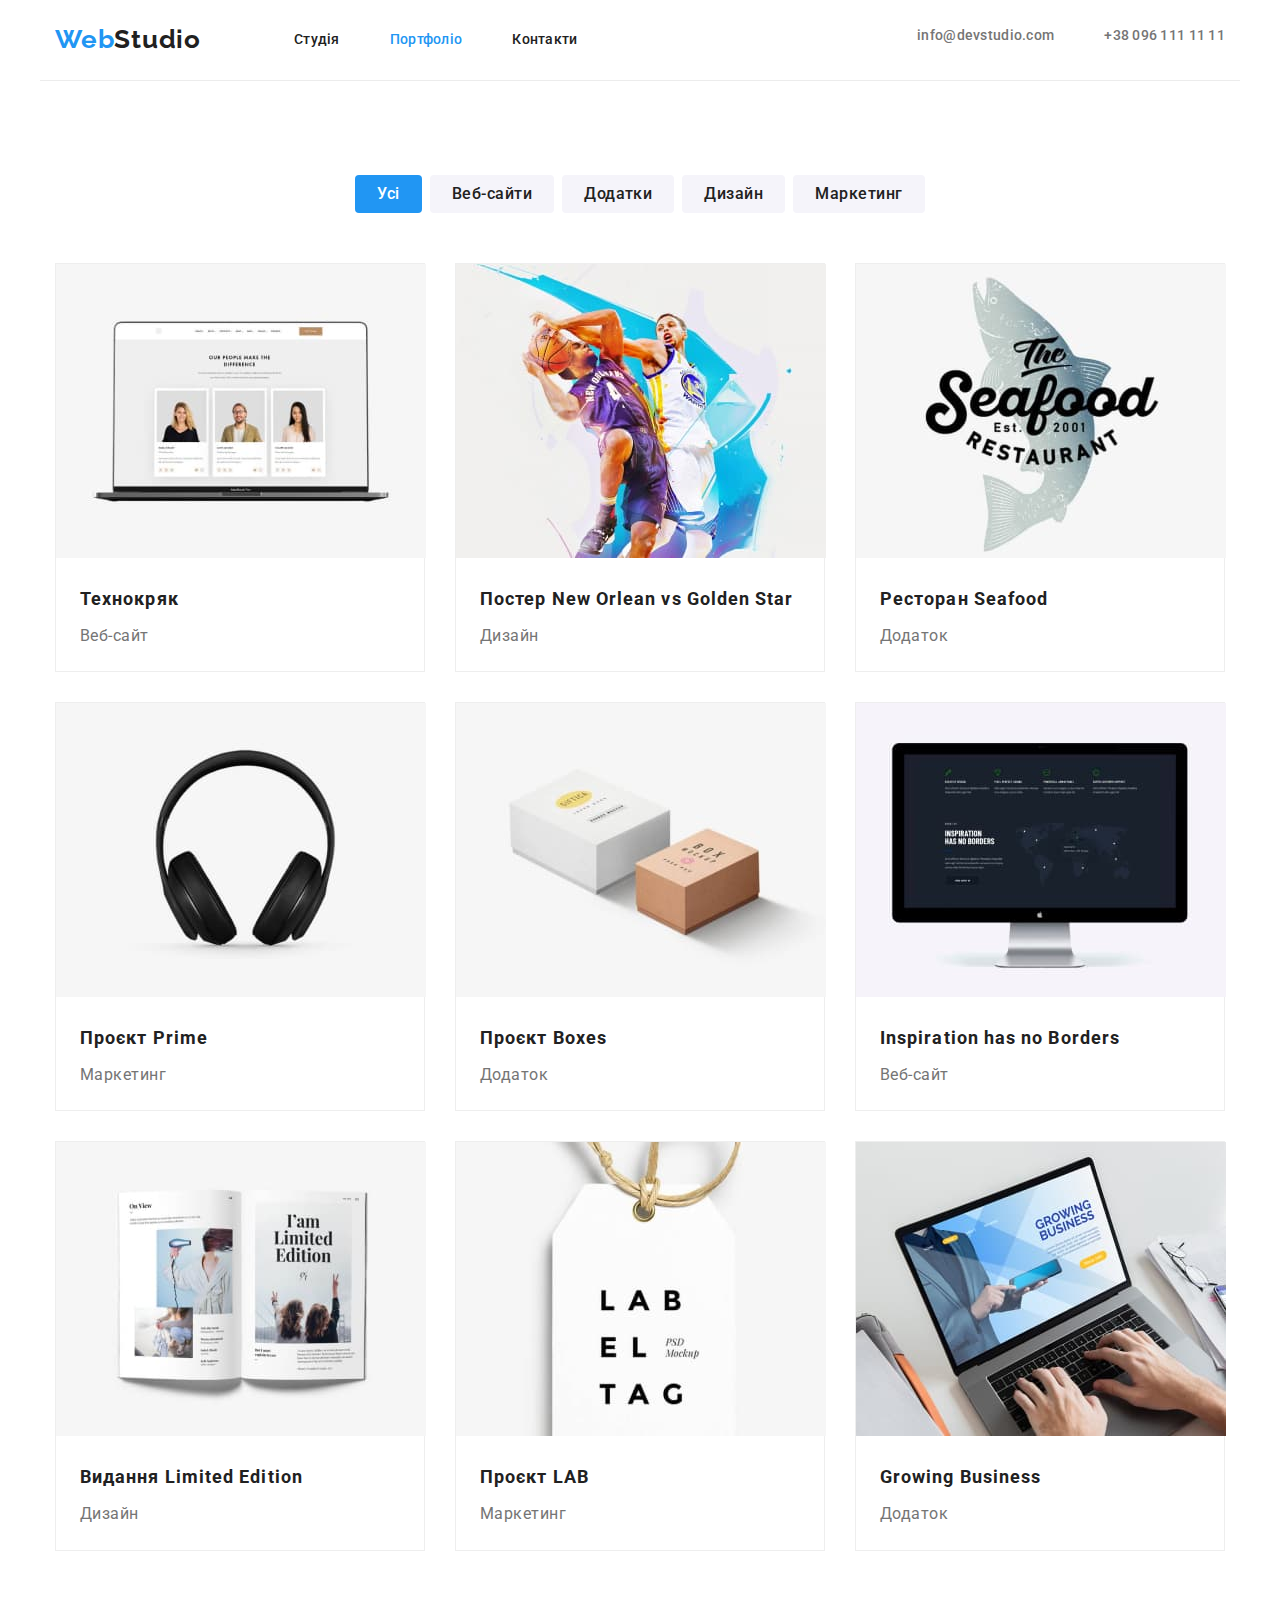
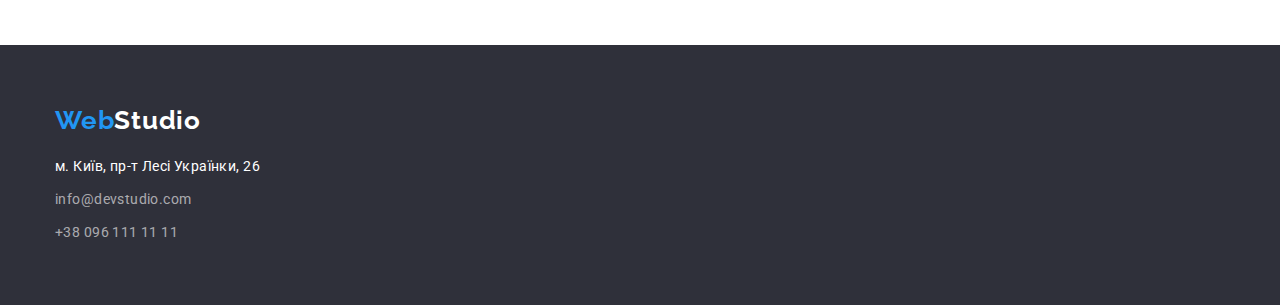
==== commit fda6896a: "починає дз4" ====
--- a/portfolio.html
+++ b/portfolio.html
@@ -30,7 +30,7 @@
     </div>
 </header>
     <main>
-        <section class="section projects">
+        <section class="section">
             <div class="conteiner">
             <ul class="filter list">
                 <li><button class="button current" type="button">Усі</button></li>
--- a/css/style.css
+++ b/css/style.css
@@ -364,13 +364,6 @@
 }
 
 
-
-    
-
-.projects {
-    background-color: #F5F5F5;
-    padding-top: 0px;
-}
 
 .filter {
     display: flex;
